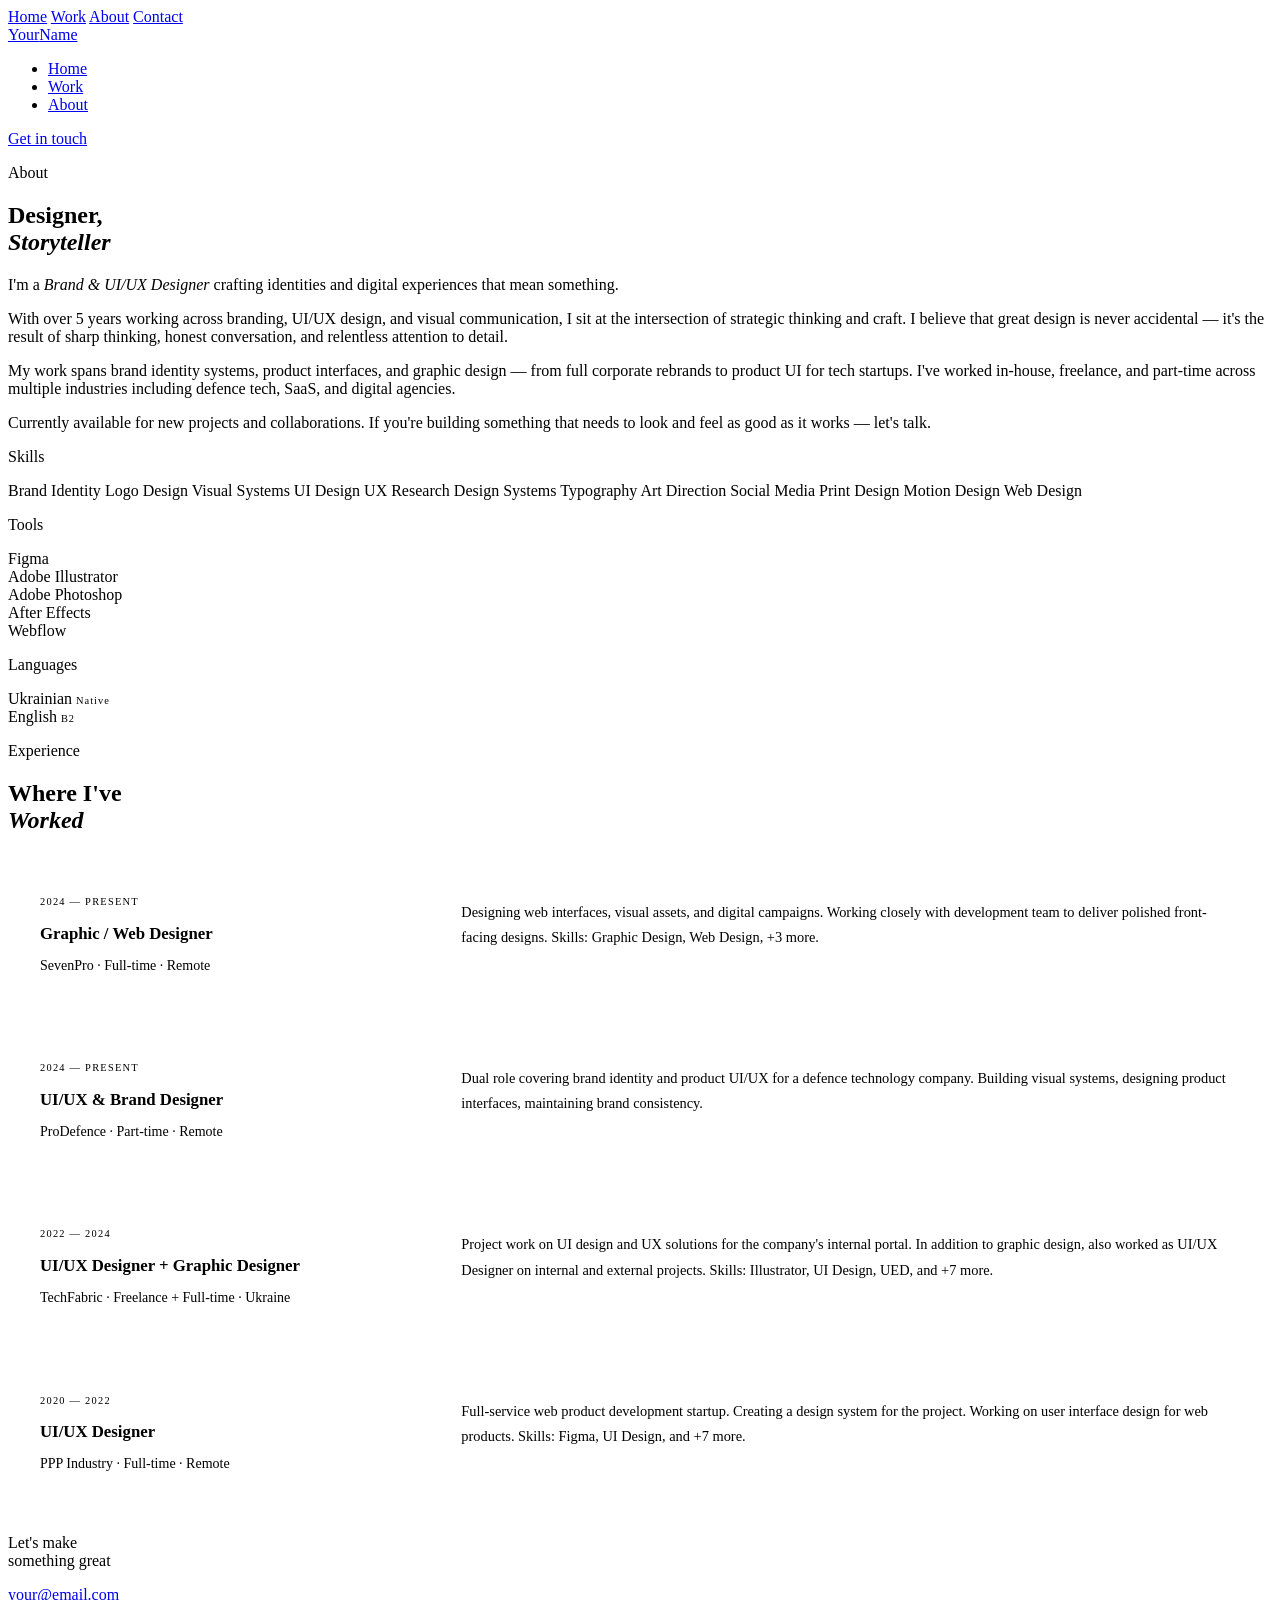
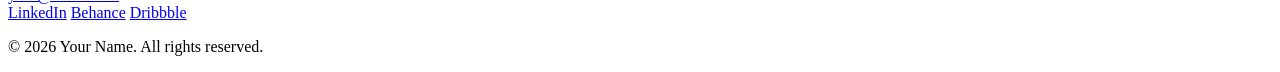
==== about.html @ 83d34cf2 "Add files via upload" ====
<!DOCTYPE html>
<html lang="en">
<head>
  <meta charset="UTF-8" />
  <meta name="viewport" content="width=device-width, initial-scale=1.0" />
  <title>About — Your Name</title>
  <meta name="description" content="Brand & UI/UX Designer based in Ukraine." />
  <link rel="stylesheet" href="assets/css/style.css" />
  <link rel="icon" href="data:image/svg+xml,<svg xmlns='http://www.w3.org/2000/svg' viewBox='0 0 100 100'><text y='.9em' font-size='90'>✦</text></svg>" />
</head>
<body>

  <div class="cursor"></div>
  <div class="cursor-ring"></div>
  <div class="page-transition"></div>

  <nav class="mobile-menu">
    <a href="index.html">Home</a>
    <a href="work.html">Work</a>
    <a href="about.html">About</a>
    <a href="mailto:your@email.com">Contact</a>
  </nav>

  <header class="nav">
    <a href="index.html" class="nav-logo">Your<span>Name</span></a>
    <ul class="nav-links">
      <li><a href="index.html">Home</a></li>
      <li><a href="work.html">Work</a></li>
      <li><a href="about.html">About</a></li>
    </ul>
    <a href="mailto:your@email.com" class="nav-cta">Get in touch</a>
    <div class="nav-burger"><span></span><span></span><span></span></div>
  </header>

  <main>

    <!-- ══ PAGE HERO ══ -->
    <section class="page-hero">
      <p class="page-hero-tag" data-aos="fade-up">About</p>
      <h1 class="page-hero-title" data-aos="fade-up" data-delay="100">
        Designer,<br><em>Storyteller</em>
      </h1>
    </section>

    <!-- ══ ABOUT LAYOUT ══ -->
    <div class="about-layout">
      <div class="about-main" data-aos="fade-up">
        <p class="about-intro">
          I'm a <em>Brand & UI/UX Designer</em> crafting identities and digital experiences that mean something.
        </p>
        <div class="about-body">
          <p>
            With over 5 years working across branding, UI/UX design, and visual communication,
            I sit at the intersection of strategic thinking and craft. I believe that great design
            is never accidental — it's the result of sharp thinking, honest conversation, and
            relentless attention to detail.
          </p>
          <p>
            My work spans brand identity systems, product interfaces, and graphic design — from
            full corporate rebrands to product UI for tech startups. I've worked in-house, freelance,
            and part-time across multiple industries including defence tech, SaaS, and digital agencies.
          </p>
          <p>
            Currently available for new projects and collaborations. If you're building something
            that needs to look and feel as good as it works — let's talk.
          </p>
        </div>
      </div>

      <div class="about-sidebar" data-aos="fade-up" data-delay="150">

        <!-- Skills -->
        <div class="sidebar-section">
          <p class="sidebar-label">Skills</p>
          <div class="skills-list">
            <span class="skill-pill">Brand Identity</span>
            <span class="skill-pill">Logo Design</span>
            <span class="skill-pill">Visual Systems</span>
            <span class="skill-pill">UI Design</span>
            <span class="skill-pill">UX Research</span>
            <span class="skill-pill">Design Systems</span>
            <span class="skill-pill">Typography</span>
            <span class="skill-pill">Art Direction</span>
            <span class="skill-pill">Social Media</span>
            <span class="skill-pill">Print Design</span>
            <span class="skill-pill">Motion Design</span>
            <span class="skill-pill">Web Design</span>
          </div>
        </div>

        <!-- Tools -->
        <div class="sidebar-section">
          <p class="sidebar-label">Tools</p>
          <div class="tools-list">
            <div class="tool-item">
              <span class="tool-name">Figma</span>
              <div class="tool-bar-wrap"><div class="tool-bar" style="width:95%"></div></div>
            </div>
            <div class="tool-item">
              <span class="tool-name">Adobe Illustrator</span>
              <div class="tool-bar-wrap"><div class="tool-bar" style="width:90%"></div></div>
            </div>
            <div class="tool-item">
              <span class="tool-name">Adobe Photoshop</span>
              <div class="tool-bar-wrap"><div class="tool-bar" style="width:85%"></div></div>
            </div>
            <div class="tool-item">
              <span class="tool-name">After Effects</span>
              <div class="tool-bar-wrap"><div class="tool-bar" style="width:70%"></div></div>
            </div>
            <div class="tool-item">
              <span class="tool-name">Webflow</span>
              <div class="tool-bar-wrap"><div class="tool-bar" style="width:65%"></div></div>
            </div>
          </div>
        </div>

        <!-- Languages -->
        <div class="sidebar-section">
          <p class="sidebar-label">Languages</p>
          <div class="tools-list">
            <div class="tool-item">
              <span class="tool-name">Ukrainian</span>
              <span style="font-family:var(--font-mono);font-size:0.65rem;color:var(--accent);letter-spacing:.1em">Native</span>
            </div>
            <div class="tool-item">
              <span class="tool-name">English</span>
              <span style="font-family:var(--font-mono);font-size:0.65rem;color:var(--muted);letter-spacing:.1em">B2</span>
            </div>
          </div>
        </div>

      </div>
    </div>

    <!-- ══ EXPERIENCE FULL ══ -->
    <section class="section">
      <div class="section-header">
        <div>
          <p class="section-label">Experience</p>
          <h2 class="section-title">Where I've<br><em>Worked</em></h2>
        </div>
      </div>

      <div style="display:flex;flex-direction:column;gap:0;border:1px solid var(--border);border-radius:4px;overflow:hidden">

        <div class="exp-row" style="display:grid;grid-template-columns:1fr 1fr 1fr;gap:0;border-bottom:1px solid var(--border);" data-aos="fade-up">
          <div style="padding:2rem;border-right:1px solid var(--border)">
            <p style="font-family:var(--font-mono);font-size:.65rem;letter-spacing:.12em;text-transform:uppercase;color:var(--accent);margin-bottom:.5rem">2024 — Present</p>
            <p style="font-size:1.05rem;font-weight:600;margin-bottom:.2rem">Graphic / Web Designer</p>
            <p style="color:var(--muted);font-size:.875rem">SevenPro · Full-time · Remote</p>
          </div>
          <div style="padding:2rem;grid-column:span 2">
            <p style="color:var(--muted);font-size:.9rem;line-height:1.75">
              Designing web interfaces, visual assets, and digital campaigns. Working closely with development
              team to deliver polished front-facing designs. Skills: Graphic Design, Web Design, +3 more.
            </p>
          </div>
        </div>

        <div class="exp-row" style="display:grid;grid-template-columns:1fr 1fr 1fr;gap:0;border-bottom:1px solid var(--border);" data-aos="fade-up" data-delay="100">
          <div style="padding:2rem;border-right:1px solid var(--border)">
            <p style="font-family:var(--font-mono);font-size:.65rem;letter-spacing:.12em;text-transform:uppercase;color:var(--accent);margin-bottom:.5rem">2024 — Present</p>
            <p style="font-size:1.05rem;font-weight:600;margin-bottom:.2rem">UI/UX & Brand Designer</p>
            <p style="color:var(--muted);font-size:.875rem">ProDefence · Part-time · Remote</p>
          </div>
          <div style="padding:2rem;grid-column:span 2">
            <p style="color:var(--muted);font-size:.9rem;line-height:1.75">
              Dual role covering brand identity and product UI/UX for a defence technology company.
              Building visual systems, designing product interfaces, maintaining brand consistency.
            </p>
          </div>
        </div>

        <div class="exp-row" style="display:grid;grid-template-columns:1fr 1fr 1fr;gap:0;border-bottom:1px solid var(--border);" data-aos="fade-up" data-delay="150">
          <div style="padding:2rem;border-right:1px solid var(--border)">
            <p style="font-family:var(--font-mono);font-size:.65rem;letter-spacing:.12em;text-transform:uppercase;color:var(--accent);margin-bottom:.5rem">2022 — 2024</p>
            <p style="font-size:1.05rem;font-weight:600;margin-bottom:.2rem">UI/UX Designer + Graphic Designer</p>
            <p style="color:var(--muted);font-size:.875rem">TechFabric · Freelance + Full-time · Ukraine</p>
          </div>
          <div style="padding:2rem;grid-column:span 2">
            <p style="color:var(--muted);font-size:.9rem;line-height:1.75">
              Project work on UI design and UX solutions for the company's internal portal.
              In addition to graphic design, also worked as UI/UX Designer on internal and external projects.
              Skills: Illustrator, UI Design, UED, and +7 more.
            </p>
          </div>
        </div>

        <div class="exp-row" style="display:grid;grid-template-columns:1fr 1fr 1fr;gap:0;" data-aos="fade-up" data-delay="200">
          <div style="padding:2rem;border-right:1px solid var(--border)">
            <p style="font-family:var(--font-mono);font-size:.65rem;letter-spacing:.12em;text-transform:uppercase;color:var(--accent);margin-bottom:.5rem">2020 — 2022</p>
            <p style="font-size:1.05rem;font-weight:600;margin-bottom:.2rem">UI/UX Designer</p>
            <p style="color:var(--muted);font-size:.875rem">PPP Industry · Full-time · Remote</p>
          </div>
          <div style="padding:2rem;grid-column:span 2">
            <p style="color:var(--muted);font-size:.9rem;line-height:1.75">
              Full-service web product development startup. Creating a design system for the project.
              Working on user interface design for web products. Skills: Figma, UI Design, and +7 more.
            </p>
          </div>
        </div>

      </div>
    </section>

    <!-- ══ FOOTER ══ -->
    <footer>
      <div class="footer-left">
        <p class="footer-headline">Let's make<br>something <span>great</span></p>
        <a href="mailto:your@email.com" class="footer-email">your@email.com</a>
      </div>
      <div class="footer-right">
        <div class="footer-social">
          <a href="https://linkedin.com" target="_blank" rel="noopener">LinkedIn</a>
          <a href="https://behance.net" target="_blank" rel="noopener">Behance</a>
          <a href="https://dribbble.com" target="_blank" rel="noopener">Dribbble</a>
        </div>
        <p class="footer-copy">© 2026 Your Name. All rights reserved.</p>
      </div>
    </footer>

  </main>

  <script src="assets/js/main.js"></script>
  <script>
    // Animate tool bars on scroll
    const bars = document.querySelectorAll('.tool-bar');
    const io = new IntersectionObserver(entries => {
      entries.forEach(en => {
        if (en.isIntersecting) {
          en.target.style.width = en.target.style.width; // already set
          en.target.classList.add('animated');
          io.unobserve(en.target);
        }
      });
    }, { threshold: 0.5 });
    bars.forEach(b => io.observe(b));
  </script>
</body>
</html>
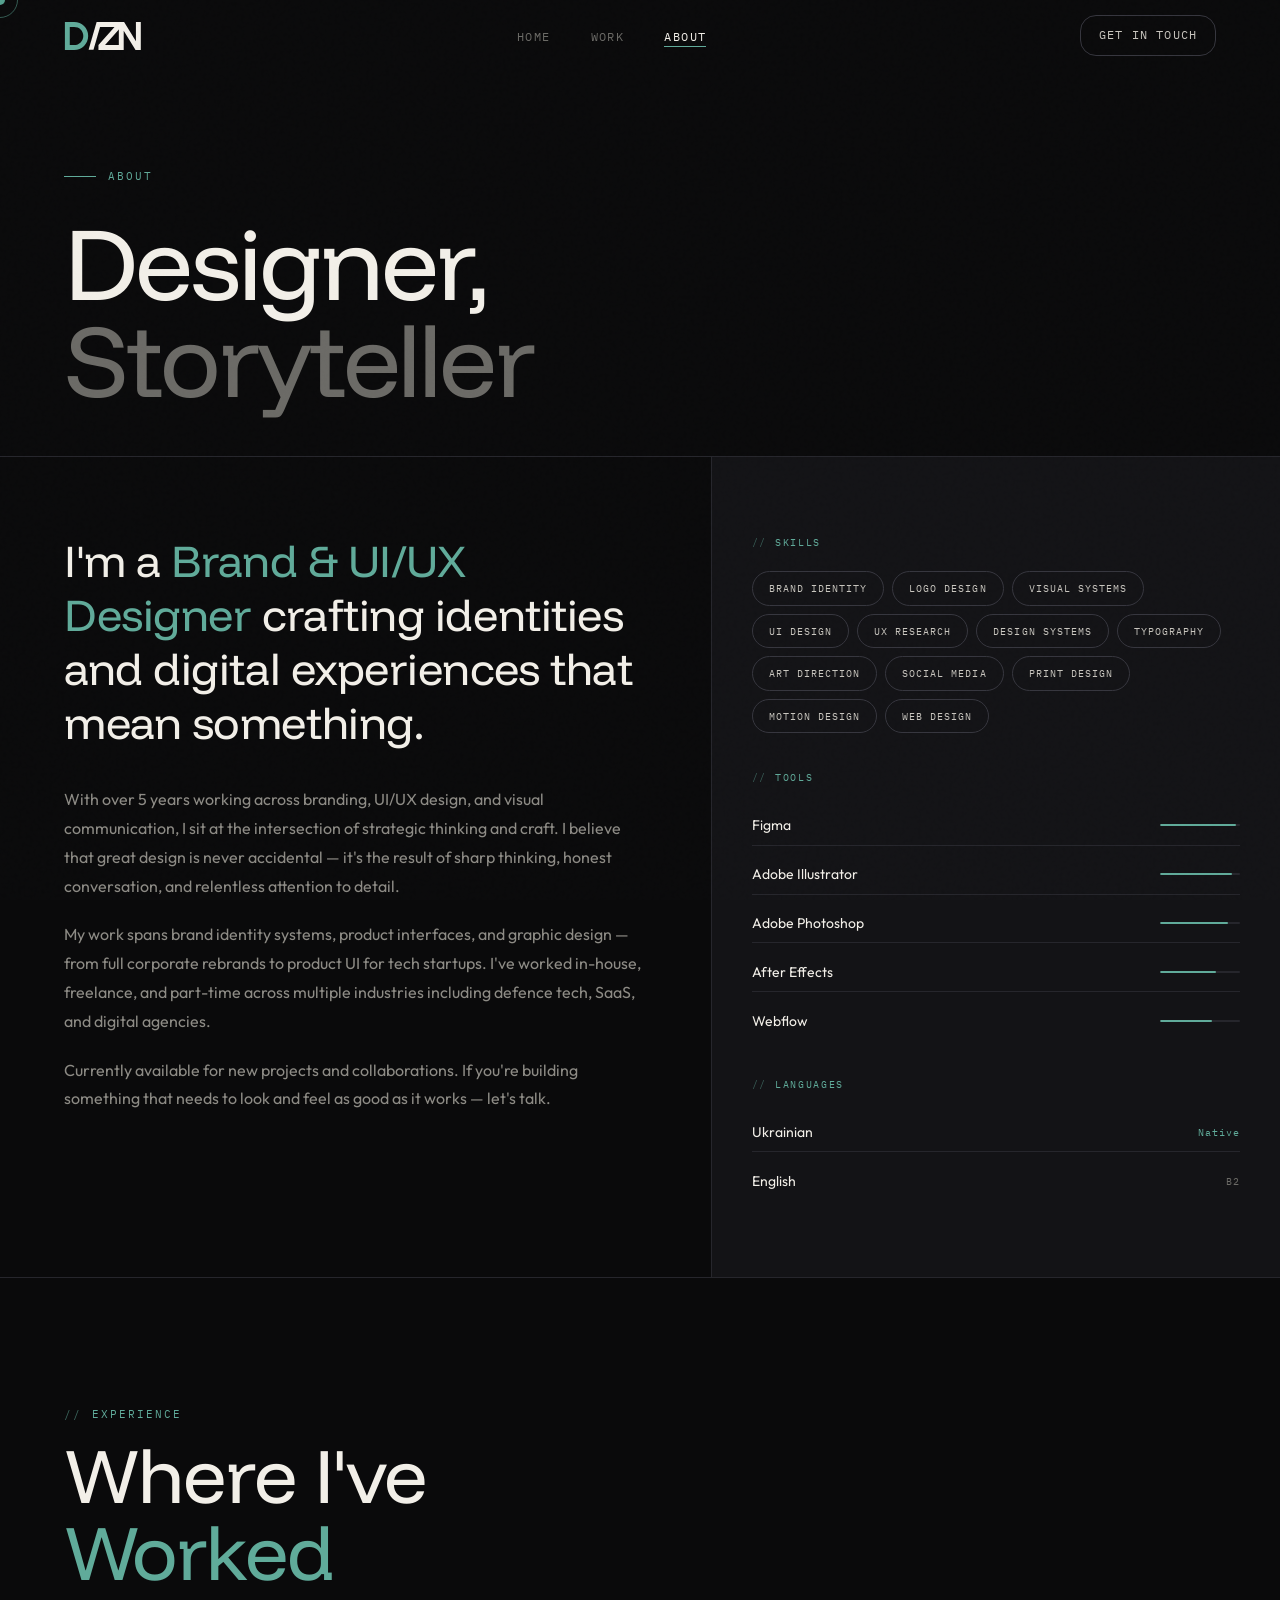
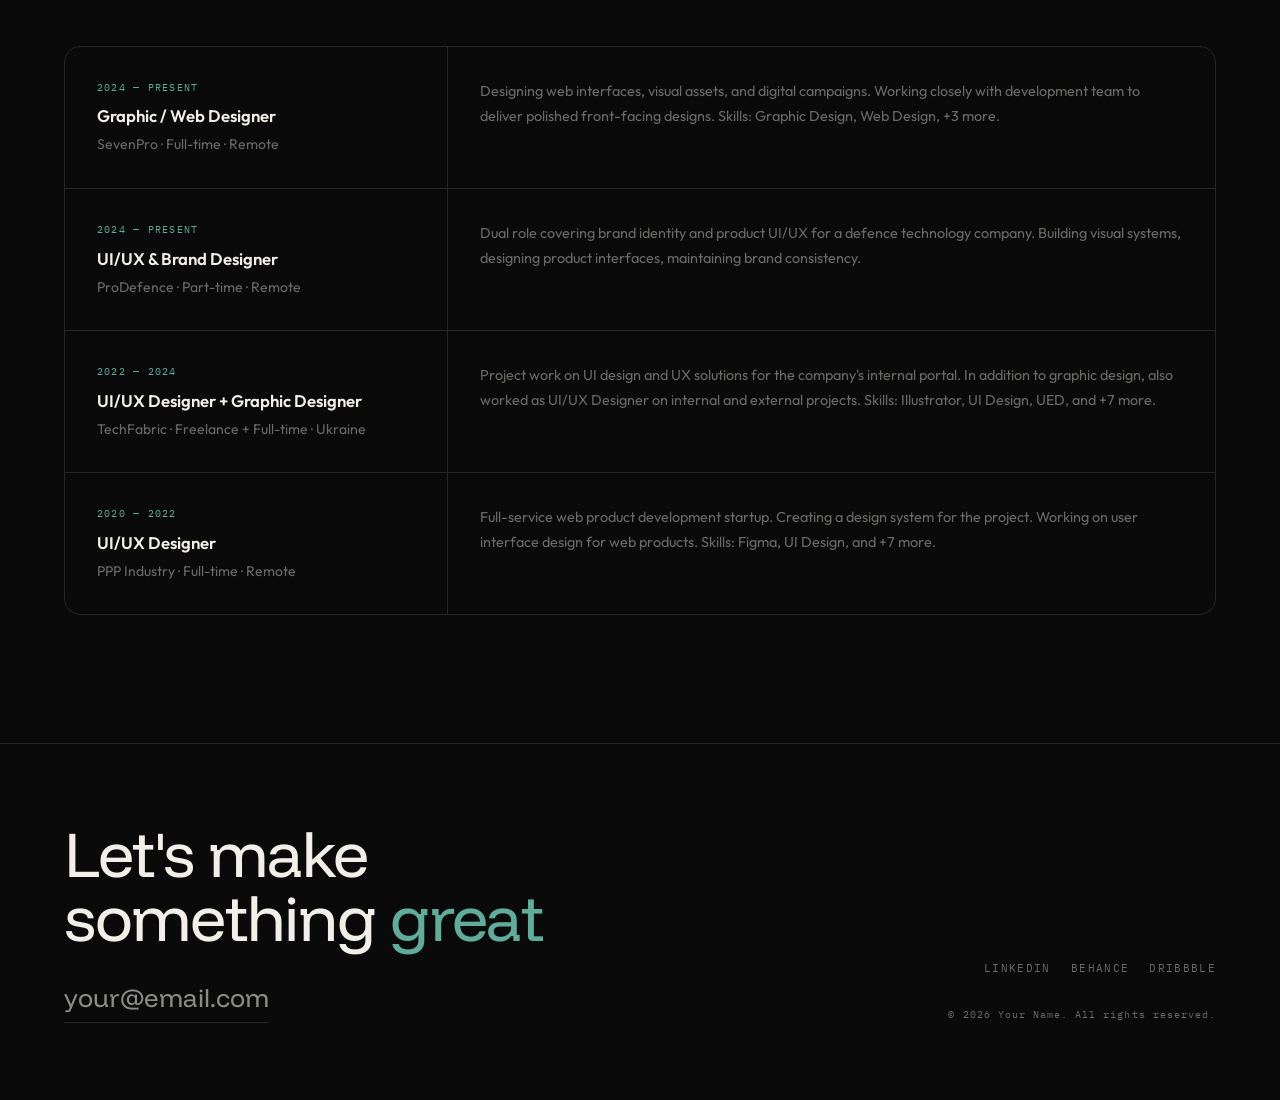
==== commit 26507389: "design changes" ====
--- a/about.html
+++ b/about.html
@@ -6,7 +6,7 @@
   <title>About — Your Name</title>
   <meta name="description" content="Brand & UI/UX Designer based in Ukraine." />
   <link rel="stylesheet" href="assets/css/style.css" />
-  <link rel="icon" href="data:image/svg+xml,<svg xmlns='http://www.w3.org/2000/svg' viewBox='0 0 100 100'><text y='.9em' font-size='90'>✦</text></svg>" />
+  <link rel="icon" href="data:image/svg+xml,<svg xmlns='http://www.w3.org/2000/svg' viewBox='0 0 96 34' fill='none'><path d='M1.09167 34V0H12.3603C14.7079 0 16.9017 0.445239 18.9417 1.33572C20.9979 2.21 22.8031 3.43239 24.3574 5.00286C25.9279 6.55715 27.1503 8.36239 28.0245 10.4186C28.915 12.4586 29.3603 14.6524 29.3603 17C29.3603 19.3476 28.915 21.5495 28.0245 23.6057C27.1503 25.6457 25.9279 27.451 24.3574 29.0214C22.8031 30.5757 20.9979 31.7981 18.9417 32.6886C16.9017 33.5629 14.7079 34 12.3603 34H1.09167ZM7.01739 28.0743H12.3603C13.866 28.0743 15.2826 27.791 16.6103 27.2243C17.9541 26.6414 19.136 25.8481 20.156 24.8443C21.176 23.8243 21.9774 22.6505 22.5603 21.3229C23.1431 19.9791 23.4345 18.5381 23.4345 17C23.4345 15.4619 23.1431 14.0291 22.5603 12.7014C21.9774 11.3738 21.176 10.2 20.156 9.18001C19.136 8.16001 17.9622 7.36667 16.6345 6.80001C15.3069 6.21715 13.8822 5.92572 12.3603 5.92572H7.01739V28.0743Z' fill='%2360AB9A'/><path d='M45.5399 0L35.8173 33.6965H29.8915L39.6142 0H45.5399Z' fill='%23F2EFE8'/><path d='M41.8496 34V28.0743L61.3511 5.92572H41.8496V0H69.3411V5.92572L49.8396 28.0743H69.3411V34H41.8496Z' fill='%23F2EFE8'/><path d='M66.585 34V0H72.9965L87.3493 23.29V0H93.275V34H86.8879L72.5107 10.71V34H66.585Z' fill='%23F2EFE8'/></svg>" />
 </head>
 <body>
 
@@ -22,7 +22,18 @@
   </nav>
 
   <header class="nav">
-    <a href="index.html" class="nav-logo">Your<span>Name</span></a>
+    <a href="index.html" class="nav-logo">
+      <svg class="nav-logo-mark" height="28" viewBox="0 0 96 34" fill="none" xmlns="http://www.w3.org/2000/svg" aria-label="D/ZN">
+        <path d="M1.09167 34V0H12.3603C14.7079 0 16.9017 0.445239 18.9417 1.33572C20.9979 2.21 22.8031 3.43239 24.3574 5.00286C25.9279 6.55715 27.1503 8.36239 28.0245 10.4186C28.915 12.4586 29.3603 14.6524 29.3603 17C29.3603 19.3476 28.915 21.5495 28.0245 23.6057C27.1503 25.6457 25.9279 27.451 24.3574 29.0214C22.8031 30.5757 20.9979 31.7981 18.9417 32.6886C16.9017 33.5629 14.7079 34 12.3603 34H1.09167ZM7.01739 28.0743H12.3603C13.866 28.0743 15.2826 27.791 16.6103 27.2243C17.9541 26.6414 19.136 25.8481 20.156 24.8443C21.176 23.8243 21.9774 22.6505 22.5603 21.3229C23.1431 19.9791 23.4345 18.5381 23.4345 17C23.4345 15.4619 23.1431 14.0291 22.5603 12.7014C21.9774 11.3738 21.176 10.2 20.156 9.18001C19.136 8.16001 17.9622 7.36667 16.6345 6.80001C15.3069 6.21715 13.8822 5.92572 12.3603 5.92572H7.01739V28.0743Z" fill="#60AB9A"/>
+        <path d="M45.5399 0L35.8173 33.6965H29.8915L39.6142 0H45.5399Z" fill="#F2EFE8"/>
+        <path d="M41.8496 34V28.0743L61.3511 5.92572H41.8496V0H69.3411V5.92572L49.8396 28.0743H69.3411V34H41.8496Z" fill="#F2EFE8"/>
+        <path d="M66.585 34V0H72.9965L87.3493 23.29V0H93.275V34H86.8879L72.5107 10.71V34H66.585Z" fill="#F2EFE8"/>
+      </svg>
+      <span class="nav-logo-tagline">
+        <span class="nav-logo-byline">Made by</span>
+        <span class="nav-logo-name">Dmytro Sezionov</span>
+      </span>
+    </a>
     <ul class="nav-links">
       <li><a href="index.html">Home</a></li>
       <li><a href="work.html">Work</a></li>
@@ -142,7 +153,7 @@
         </div>
       </div>
 
-      <div style="display:flex;flex-direction:column;gap:0;border:1px solid var(--border);border-radius:4px;overflow:hidden">
+      <div style="display:flex;flex-direction:column;gap:0;border:1px solid var(--border);border-radius:var(--r-md);overflow:hidden">
 
         <div class="exp-row" style="display:grid;grid-template-columns:1fr 1fr 1fr;gap:0;border-bottom:1px solid var(--border);" data-aos="fade-up">
           <div style="padding:2rem;border-right:1px solid var(--border)">
--- a/assets/css/style.css
+++ b/assets/css/style.css
@@ -0,0 +1,1124 @@
+/* ===== IMPORTS ===== */
+@import url('https://fonts.googleapis.com/css2?family=Funnel+Display:wght@300..800&family=Outfit:wght@300;400;500;600;700;800&family=IBM+Plex+Mono:wght@400;500;600&display=swap');
+
+/* ===== RESET & ROOT ===== */
+*, *::before, *::after { box-sizing: border-box; margin: 0; padding: 0; }
+
+/* Normalize em — display family is sans, color does the emphasis work */
+em { font-style: normal; }
+
+:root {
+  /* Base */
+  --bg:        #0A0A0B;
+  --bg-2:      #08080A;
+  --surface:   #131316;
+  --surface2:  #1C1C21;
+  --surface3:  #24242A;
+
+  /* Borders */
+  --border:        #26262C;
+  --border-strong: #36363E;
+
+  /* Foreground — warm off-whites */
+  --text:   #F2EFE8;
+  --text2:  #C9C6BF;
+  --text3:  #8D8B85;
+  --muted:  #6B6A66;
+  --dim:    #4A4A4F;
+
+  /* Accent — muted teal */
+  --accent:       #60AB9A;
+  --accent-light: #84C9B8;
+  --accent-pale:  #B3E2D4;
+  --accent-dim:   #4A8C7C;
+  --accent-deep:  #2E5A4F;
+
+  /* Semantic */
+  --danger:  #FF5D4D;
+  --success: #7FE39E;
+  --warning: #FFC857;
+
+  /* Fonts */
+  --font-display: 'Funnel Display', 'Inter', system-ui, sans-serif;
+  --font-ui:      'Outfit', 'Inter', system-ui, sans-serif;
+  --font-mono:    'IBM Plex Mono', 'JetBrains Mono', ui-monospace, monospace;
+
+  /* Motion */
+  --ease-out:  cubic-bezier(0.16, 1, 0.3, 1);
+  --ease-in:   cubic-bezier(0.7, 0, 0.84, 0);
+  --ease-io:   cubic-bezier(0.87, 0, 0.13, 1);
+  --dur-fast:  120ms;
+  --dur-base:  220ms;
+  --dur-slow:  420ms;
+
+  /* Radii */
+  --r-xs:  6px;
+  --r-sm:  10px;
+  --r-md:  16px;
+  --r-lg:  24px;
+  --r-pill: 999px;
+
+  /* Spacing (8pt grid) */
+  --s-1: 4px;  --s-2: 8px;  --s-3: 12px; --s-4: 16px;
+  --s-5: 24px; --s-6: 32px; --s-7: 48px; --s-8: 64px;
+  --s-9: 96px; --s-10: 128px;
+
+  /* Layout */
+  --nav-h:  72px;
+  --gutter: clamp(1.5rem, 5vw, 4rem);
+
+  /* Shadows */
+  --shadow-1: 0 1px 2px rgba(0,0,0,0.4);
+  --shadow-2: 0 6px 24px rgba(0,0,0,0.45);
+  --shadow-glow: 0 0 0 4px rgba(96,171,154,0.22);
+}
+
+html { font-size: 16px; scroll-behavior: smooth; }
+
+body {
+  background: var(--bg);
+  color: var(--text);
+  font-family: var(--font-ui);
+  font-size: 1rem;
+  line-height: 1.6;
+  overflow-x: hidden;
+  cursor: none;
+}
+
+::selection { background: var(--accent); color: var(--bg); }
+
+a { color: inherit; text-decoration: none; }
+img { display: block; max-width: 100%; }
+button { font: inherit; cursor: pointer; border: none; background: none; color: inherit; }
+
+/* ===== CUSTOM CURSOR ===== */
+.cursor {
+  position: fixed;
+  width: 10px; height: 10px;
+  background: var(--accent);
+  border-radius: 50%;
+  pointer-events: none;
+  z-index: 9999;
+  transform: translate(-50%, -50%);
+  transition: transform 0.1s var(--ease-out), width 0.3s var(--ease-out), height 0.3s var(--ease-out), background 0.3s;
+  mix-blend-mode: difference;
+}
+.cursor-ring {
+  position: fixed;
+  width: 36px; height: 36px;
+  border: 1px solid rgba(96,171,154,0.5);
+  border-radius: 50%;
+  pointer-events: none;
+  z-index: 9998;
+  transform: translate(-50%, -50%);
+  transition: transform 0.15s var(--ease-out), width 0.3s var(--ease-out), height 0.3s var(--ease-out), opacity 0.3s;
+}
+body.cursor-hover .cursor { width: 20px; height: 20px; }
+body.cursor-hover .cursor-ring { width: 60px; height: 60px; opacity: 0.4; }
+
+/* ===== NOISE OVERLAY ===== */
+body::before {
+  content: '';
+  position: fixed;
+  inset: 0;
+  background-image: url("data:image/svg+xml,%3Csvg viewBox='0 0 256 256' xmlns='http://www.w3.org/2000/svg'%3E%3Cfilter id='noise'%3E%3CfeTurbulence type='fractalNoise' baseFrequency='0.9' numOctaves='4' stitchTiles='stitch'/%3E%3C/filter%3E%3Crect width='100%25' height='100%25' filter='url(%23noise)' opacity='0.04'/%3E%3C/svg%3E");
+  pointer-events: none;
+  z-index: 9000;
+  opacity: 0.4;
+}
+
+/* ===== PAGE TRANSITION ===== */
+.page-transition {
+  position: fixed;
+  inset: 0;
+  background: var(--accent);
+  z-index: 8999;
+  transform: scaleY(0);
+  transform-origin: bottom;
+  pointer-events: none;
+}
+.page-transition.entering { animation: transIn 0.5s var(--ease-io) forwards; }
+.page-transition.leaving  { animation: transOut 0.5s var(--ease-io) forwards; }
+
+@keyframes transIn  { from { transform: scaleY(0); transform-origin: bottom; } to { transform: scaleY(1); transform-origin: bottom; } }
+@keyframes transOut { from { transform: scaleY(1); transform-origin: top;    } to { transform: scaleY(0); transform-origin: top;    } }
+
+/* ===== NAVIGATION ===== */
+.nav {
+  position: fixed;
+  top: 0; left: 0; right: 0;
+  height: var(--nav-h);
+  display: flex;
+  align-items: center;
+  justify-content: space-between;
+  padding: 0 var(--gutter);
+  z-index: 100;
+  border-bottom: 1px solid transparent;
+  transition: border-color var(--dur-slow), background var(--dur-slow), backdrop-filter var(--dur-slow);
+}
+.nav.scrolled {
+  border-color: var(--border);
+  background: rgba(10,10,11,0.85);
+  backdrop-filter: blur(16px);
+  -webkit-backdrop-filter: blur(16px);
+}
+
+/* D/ZN Logo */
+.nav-logo {
+  display: inline-flex;
+  align-items: center;
+  text-decoration: none;
+  color: var(--text);
+  position: relative;
+  padding: 4px 0;
+  flex-shrink: 0;
+}
+.nav-logo-mark {
+  height: 28px;
+  width: auto;
+  display: block;
+}
+.nav-logo-tagline {
+  position: absolute;
+  top: 50%;
+  left: calc(100% + 18px);
+  transform: translate(-12px, -50%);
+  display: flex;
+  flex-direction: column;
+  gap: 0;
+  opacity: 0;
+  pointer-events: none;
+  white-space: nowrap;
+  transition: transform var(--dur-slow) var(--ease-out), opacity var(--dur-slow) var(--ease-out);
+}
+.nav-logo:hover .nav-logo-tagline,
+.nav-logo:focus-visible .nav-logo-tagline {
+  transform: translate(0, -50%);
+  opacity: 1;
+}
+.nav-logo-byline {
+  font-family: var(--font-ui);
+  font-size: 11px;
+  font-weight: 400;
+  color: var(--muted);
+  letter-spacing: 0;
+  line-height: 1.1;
+}
+.nav-logo-name {
+  font-family: var(--font-display);
+  font-size: 16px;
+  font-weight: 600;
+  color: var(--text);
+  letter-spacing: -0.01em;
+  line-height: 1.15;
+}
+
+.nav-links {
+  display: flex;
+  gap: 2.5rem;
+  list-style: none;
+}
+.nav-links a {
+  font-family: var(--font-mono);
+  font-size: 0.75rem;
+  letter-spacing: 0.12em;
+  text-transform: uppercase;
+  color: var(--muted);
+  transition: color var(--dur-base);
+  position: relative;
+}
+.nav-links a::after {
+  content: '';
+  position: absolute;
+  bottom: -3px; left: 0;
+  width: 0; height: 1px;
+  background: var(--accent);
+  transition: width 0.3s var(--ease-out);
+}
+.nav-links a:hover, .nav-links a.active { color: var(--text); }
+.nav-links a:hover::after, .nav-links a.active::after { width: 100%; }
+
+.nav-cta {
+  font-family: var(--font-mono);
+  font-size: 0.72rem;
+  letter-spacing: 0.1em;
+  text-transform: uppercase;
+  border: 1px solid var(--border-strong);
+  padding: 10px 18px;
+  border-radius: var(--r-md);
+  color: var(--text2);
+  transition: border-color var(--dur-base), color var(--dur-base), background var(--dur-base);
+}
+.nav-cta:hover { border-color: var(--accent); color: var(--accent); }
+
+/* ===== HAMBURGER (MOBILE) ===== */
+.nav-burger { display: none; flex-direction: column; gap: 5px; cursor: pointer; padding: 4px; }
+.nav-burger span { display: block; width: 24px; height: 1px; background: var(--text); transition: transform 0.3s, opacity 0.3s; }
+.nav-burger.open span:nth-child(1) { transform: translateY(6px) rotate(45deg); }
+.nav-burger.open span:nth-child(2) { opacity: 0; }
+.nav-burger.open span:nth-child(3) { transform: translateY(-6px) rotate(-45deg); }
+
+/* ===== MAIN CONTENT WRAPPER ===== */
+main { padding-top: var(--nav-h); }
+
+/* ===== HERO ===== */
+.hero {
+  min-height: calc(100vh - var(--nav-h));
+  display: grid;
+  grid-template-rows: 1fr auto;
+  padding: clamp(3rem, 8vw, 7rem) var(--gutter) 3rem;
+  position: relative;
+  overflow: hidden;
+}
+
+.hero-bg-text {
+  position: absolute;
+  bottom: -0.1em;
+  right: -0.02em;
+  font-family: var(--font-display);
+  font-size: clamp(8rem, 22vw, 20rem);
+  font-weight: 400;
+  color: transparent;
+  -webkit-text-stroke: 1px rgba(96,171,154,0.07);
+  line-height: 1;
+  pointer-events: none;
+  user-select: none;
+  white-space: nowrap;
+}
+
+.hero-tag {
+  font-family: var(--font-mono);
+  font-size: 0.72rem;
+  letter-spacing: 0.18em;
+  text-transform: uppercase;
+  color: var(--accent);
+  margin-bottom: 2rem;
+  display: flex;
+  align-items: center;
+  gap: 0.75rem;
+}
+.hero-tag::before {
+  content: '';
+  width: 2rem; height: 1px;
+  background: var(--accent);
+  flex-shrink: 0;
+}
+
+.hero-name {
+  font-family: var(--font-display);
+  font-size: clamp(3.5rem, 9vw, 9rem);
+  font-weight: 400;
+  line-height: 0.95;
+  letter-spacing: -0.02em;
+  margin-bottom: 0.15em;
+}
+.hero-name em {
+  color: var(--accent);
+}
+
+.hero-role {
+  font-family: var(--font-display);
+  font-size: clamp(2rem, 5vw, 5rem);
+  font-weight: 300;
+  line-height: 1.1;
+  color: var(--muted);
+  letter-spacing: -0.01em;
+  margin-bottom: 3rem;
+}
+
+.hero-desc {
+  max-width: 480px;
+  font-size: 0.95rem;
+  color: var(--text3);
+  line-height: 1.75;
+  margin-bottom: 3rem;
+}
+
+.hero-actions {
+  display: flex;
+  gap: 1.5rem;
+  flex-wrap: wrap;
+  align-items: center;
+}
+
+.btn-primary {
+  display: inline-flex;
+  align-items: center;
+  gap: 0.6rem;
+  background: var(--accent);
+  color: var(--bg);
+  font-family: var(--font-mono);
+  font-size: 0.75rem;
+  letter-spacing: 0.1em;
+  text-transform: uppercase;
+  font-weight: 500;
+  padding: 14px 24px;
+  border-radius: var(--r-md);
+  white-space: nowrap;
+  transition: opacity var(--dur-base), transform var(--dur-base) var(--ease-out);
+}
+.btn-primary:hover { opacity: 0.88; transform: translateY(-2px); }
+.btn-primary svg { width: 14px; height: 14px; }
+
+.btn-ghost {
+  display: inline-flex;
+  align-items: center;
+  gap: 0.6rem;
+  font-family: var(--font-mono);
+  font-size: 0.75rem;
+  letter-spacing: 0.1em;
+  text-transform: uppercase;
+  color: var(--text2);
+  padding: 14px 24px;
+  border: 1px solid var(--border-strong);
+  border-radius: var(--r-md);
+  white-space: nowrap;
+  transition: color var(--dur-base), border-color var(--dur-base);
+}
+.btn-ghost:hover { color: var(--text); border-color: var(--text); }
+
+.hero-bottom {
+  display: flex;
+  justify-content: space-between;
+  align-items: flex-end;
+  padding-top: 3rem;
+  border-top: 1px solid var(--border);
+  flex-wrap: wrap;
+  gap: 1.5rem;
+}
+
+.hero-stats {
+  display: flex;
+  gap: 4rem;
+  flex-wrap: wrap;
+}
+.stat-item { display: flex; flex-direction: column; gap: 6px; }
+.stat-num {
+  font-family: var(--font-display);
+  font-size: 2.5rem;
+  font-weight: 400;
+  line-height: 1;
+  letter-spacing: -0.02em;
+  color: var(--text);
+}
+.stat-label {
+  font-family: var(--font-mono);
+  font-size: 0.65rem;
+  letter-spacing: 0.12em;
+  text-transform: uppercase;
+  color: var(--muted);
+}
+
+.scroll-indicator {
+  display: flex;
+  align-items: center;
+  gap: 0.6rem;
+  font-family: var(--font-mono);
+  font-size: 0.65rem;
+  letter-spacing: 0.12em;
+  text-transform: uppercase;
+  color: var(--muted);
+  animation: bounce 2s ease-in-out infinite;
+}
+.scroll-indicator svg { width: 14px; height: 14px; }
+
+@keyframes bounce {
+  0%, 100% { transform: translateY(0); }
+  50%       { transform: translateY(4px); }
+}
+
+/* ===== MARQUEE ===== */
+.marquee-wrap {
+  overflow: hidden;
+  border-top: 1px solid var(--border);
+  border-bottom: 1px solid var(--border);
+  padding: 18px 0;
+  background: var(--surface);
+}
+.marquee-track {
+  display: flex;
+  gap: 0;
+  white-space: nowrap;
+  animation: marquee 30s linear infinite;
+}
+.marquee-wrap:hover .marquee-track { animation-play-state: paused; }
+.marquee-item {
+  display: flex;
+  align-items: center;
+  gap: 24px;
+  padding: 0 32px;
+  font-family: var(--font-mono);
+  font-size: 0.72rem;
+  letter-spacing: 0.18em;
+  text-transform: uppercase;
+  color: var(--text2);
+  flex-shrink: 0;
+}
+.marquee-item::before {
+  content: '✦';
+  color: var(--accent);
+  font-size: 0.5rem;
+}
+@keyframes marquee { from { transform: translateX(0); } to { transform: translateX(-50%); } }
+
+/* ===== SECTION HEADER ===== */
+.section { padding: clamp(4rem, 10vw, 8rem) var(--gutter); }
+
+.section-header {
+  display: flex;
+  justify-content: space-between;
+  align-items: flex-end;
+  margin-bottom: 3.5rem;
+  flex-wrap: wrap;
+  gap: 1rem;
+}
+
+.section-label {
+  font-family: var(--font-mono);
+  font-size: 0.7rem;
+  letter-spacing: 0.18em;
+  text-transform: uppercase;
+  color: var(--accent);
+  margin-bottom: 0.75rem;
+  display: flex;
+  align-items: center;
+  gap: 0.6rem;
+}
+.section-label::before { content: '//'; opacity: 0.6; }
+
+.section-title {
+  font-family: var(--font-display);
+  font-size: clamp(2.5rem, 6vw, 5.5rem);
+  font-weight: 400;
+  line-height: 1;
+  letter-spacing: -0.02em;
+}
+.section-title em { color: var(--accent); }
+
+.section-link {
+  font-family: var(--font-mono);
+  font-size: 0.72rem;
+  letter-spacing: 0.1em;
+  text-transform: uppercase;
+  color: var(--muted);
+  display: flex;
+  align-items: center;
+  gap: 0.5rem;
+  border-bottom: 1px solid var(--border);
+  padding-bottom: 2px;
+  transition: color var(--dur-base), border-color var(--dur-base);
+  white-space: nowrap;
+}
+.section-link:hover { color: var(--text); border-color: var(--text); }
+.section-link svg { width: 12px; height: 12px; transition: transform var(--dur-base) var(--ease-out); }
+.section-link:hover svg { transform: translate(3px, -3px); }
+
+/* ===== WORK GRID ===== */
+.work-grid {
+  display: grid;
+  grid-template-columns: repeat(12, 1fr);
+  gap: 24px;
+}
+
+.case-card {
+  display: block;
+  position: relative;
+  overflow: hidden;
+  background: var(--surface);
+  border: 1px solid var(--border);
+  border-radius: var(--r-md);
+  transition: border-color var(--dur-base), transform var(--dur-slow) var(--ease-out);
+}
+.case-card:hover { border-color: var(--border-strong); transform: translateY(-4px); }
+
+.case-card--large  { grid-column: span 7; }
+.case-card--medium { grid-column: span 5; }
+.case-card--wide   { grid-column: span 12; }
+.case-card--half   { grid-column: span 6; }
+
+.case-thumb {
+  aspect-ratio: 16/10;
+  overflow: hidden;
+  background: var(--surface2);
+  position: relative;
+}
+.case-card--large .case-thumb  { aspect-ratio: 16/9; }
+.case-card--wide .case-thumb   { aspect-ratio: 21/9; }
+
+.case-thumb img {
+  width: 100%; height: 100%;
+  object-fit: cover;
+  transition: transform 0.6s var(--ease-out);
+  opacity: 0.85;
+}
+.case-card:hover .case-thumb img { transform: scale(1.04); opacity: 1; }
+
+.case-thumb-placeholder {
+  width: 100%; height: 100%;
+  display: flex;
+  align-items: center;
+  justify-content: center;
+  font-family: var(--font-display);
+  font-size: clamp(3rem, 6vw, 6rem);
+  font-weight: 400;
+  color: var(--dim);
+  letter-spacing: -0.02em;
+  background: var(--surface2);
+  transition: color var(--dur-slow);
+}
+.case-card:hover .case-thumb-placeholder { color: rgba(96,171,154,0.18); }
+
+.case-thumb-overlay {
+  position: absolute;
+  inset: 0;
+  background: linear-gradient(to top, rgba(10,10,11,0.85) 0%, transparent 55%);
+  opacity: 0;
+  transition: opacity var(--dur-slow);
+  display: flex;
+  align-items: flex-end;
+  justify-content: flex-end;
+  padding: 18px;
+}
+.case-card:hover .case-thumb-overlay { opacity: 1; }
+.case-thumb-overlay-icon {
+  width: 44px; height: 44px;
+  border: 1px solid var(--accent);
+  border-radius: 50%;
+  display: flex;
+  align-items: center;
+  justify-content: center;
+  color: var(--accent);
+  transform: translate(8px, 8px);
+  transition: transform var(--dur-slow) var(--ease-out);
+}
+.case-card:hover .case-thumb-overlay-icon { transform: translate(0, 0); }
+
+.case-info {
+  padding: 24px;
+  display: flex;
+  flex-direction: column;
+  gap: 10px;
+}
+
+.case-category {
+  font-family: var(--font-mono);
+  font-size: 0.65rem;
+  letter-spacing: 0.14em;
+  text-transform: uppercase;
+  color: var(--accent);
+}
+.case-title {
+  font-family: var(--font-display);
+  font-size: clamp(1.3rem, 2.5vw, 2rem);
+  font-weight: 400;
+  line-height: 1.1;
+  letter-spacing: -0.01em;
+}
+.case-tags {
+  display: flex;
+  gap: 8px;
+  flex-wrap: wrap;
+  margin-top: 4px;
+}
+.tag {
+  font-family: var(--font-mono);
+  font-size: 0.62rem;
+  letter-spacing: 0.1em;
+  text-transform: uppercase;
+  color: var(--text2);
+  border: 1px solid var(--border);
+  padding: 6px 14px;
+  border-radius: var(--r-pill);
+  white-space: nowrap;
+  transition: border-color var(--dur-base), color var(--dur-base);
+}
+
+/* ===== ABOUT STRIP ===== */
+.about-strip {
+  display: grid;
+  grid-template-columns: 1fr 1fr;
+  gap: 1px;
+  background: var(--border);
+  border-top: 1px solid var(--border);
+  border-bottom: 1px solid var(--border);
+}
+.about-strip-cell {
+  background: var(--bg);
+  padding: clamp(2rem, 5vw, 4rem) var(--gutter);
+}
+
+.about-quote {
+  font-family: var(--font-display);
+  font-size: clamp(1.6rem, 3.5vw, 3rem);
+  font-weight: 400;
+  line-height: 1.25;
+  letter-spacing: -0.01em;
+}
+.about-quote span { color: var(--accent); }
+
+.about-exp-list {
+  display: flex;
+  flex-direction: column;
+  gap: 18px;
+}
+.exp-item {
+  display: grid;
+  grid-template-columns: 1fr auto;
+  gap: 1rem;
+  padding-bottom: 18px;
+  border-bottom: 1px solid var(--border);
+}
+.exp-item:last-child { border-bottom: none; padding-bottom: 0; }
+.exp-role { font-size: 1rem; font-weight: 600; color: var(--text); }
+.exp-company { color: var(--text3); font-size: 0.875rem; margin-top: 4px; }
+.exp-period { font-family: var(--font-mono); font-size: 0.65rem; letter-spacing: 0.1em; color: var(--muted); text-transform: uppercase; white-space: nowrap; }
+
+/* ===== SERVICES ===== */
+.services-grid {
+  display: grid;
+  grid-template-columns: repeat(auto-fit, minmax(280px, 1fr));
+  gap: 1px;
+  background: var(--border);
+  border: 1px solid var(--border);
+  border-radius: var(--r-md);
+  overflow: hidden;
+}
+.service-item {
+  background: var(--bg);
+  padding: 36px 32px 40px;
+  transition: background var(--dur-base);
+}
+.service-item:hover { background: var(--surface); }
+.service-num {
+  font-family: var(--font-mono);
+  font-size: 0.65rem;
+  letter-spacing: 0.14em;
+  color: var(--accent);
+  margin-bottom: 32px;
+}
+.service-name {
+  font-family: var(--font-display);
+  font-size: 1.9rem;
+  font-weight: 400;
+  line-height: 1.1;
+  margin-bottom: 14px;
+  letter-spacing: -0.01em;
+}
+.service-desc {
+  font-size: 0.875rem;
+  color: var(--text3);
+  line-height: 1.7;
+}
+.service-tags {
+  display: flex;
+  flex-wrap: wrap;
+  gap: 6px;
+  margin-top: 20px;
+}
+
+/* ===== FOOTER ===== */
+footer {
+  padding: clamp(3rem, 6vw, 5rem) var(--gutter);
+  border-top: 1px solid var(--border);
+  display: grid;
+  grid-template-columns: 1fr 1fr;
+  gap: 48px;
+  align-items: end;
+}
+.footer-left {}
+.footer-headline {
+  font-family: var(--font-display);
+  font-size: clamp(2rem, 5vw, 4.5rem);
+  font-weight: 400;
+  line-height: 1;
+  letter-spacing: -0.02em;
+  margin-bottom: 28px;
+}
+.footer-headline em { color: var(--accent); font-weight: 500; }
+.footer-headline span { color: var(--accent); }
+.footer-email {
+  font-family: var(--font-display);
+  font-size: clamp(1rem, 2vw, 1.6rem);
+  font-weight: 400;
+  color: var(--text3);
+  border-bottom: 1px solid var(--border);
+  padding-bottom: 4px;
+  transition: color var(--dur-base), border-color var(--dur-base);
+  display: inline-block;
+}
+.footer-email:hover { color: var(--text); border-color: var(--text); }
+
+.footer-right { display: flex; flex-direction: column; align-items: flex-end; gap: 28px; }
+.footer-social { display: flex; gap: 20px; }
+.footer-social a {
+  font-family: var(--font-mono);
+  font-size: 0.7rem;
+  letter-spacing: 0.12em;
+  text-transform: uppercase;
+  color: var(--muted);
+  transition: color var(--dur-base);
+  display: flex;
+  align-items: center;
+  gap: 8px;
+}
+.footer-social a:hover { color: var(--text); }
+.footer-copy {
+  font-family: var(--font-mono);
+  font-size: 0.65rem;
+  letter-spacing: 0.1em;
+  color: var(--muted);
+}
+
+/* ===== ANIMATE ON SCROLL ===== */
+[data-aos] {
+  opacity: 0;
+  transform: translateY(30px);
+  transition: opacity 0.7s var(--ease-out), transform 0.7s var(--ease-out);
+}
+[data-aos="fade-up"].aos-animate    { opacity: 1; transform: translateY(0); }
+[data-aos="fade-in"].aos-animate    { opacity: 1; transform: none; }
+[data-aos="slide-right"] { transform: translateX(-40px); }
+[data-aos="slide-right"].aos-animate { opacity: 1; transform: translateX(0); }
+
+[data-delay="100"] { transition-delay: 0.1s; }
+[data-delay="150"] { transition-delay: 0.15s; }
+[data-delay="200"] { transition-delay: 0.2s; }
+[data-delay="250"] { transition-delay: 0.25s; }
+[data-delay="300"] { transition-delay: 0.3s; }
+[data-delay="400"] { transition-delay: 0.4s; }
+[data-delay="500"] { transition-delay: 0.5s; }
+
+/* ===== WORK PAGE ===== */
+.page-hero {
+  padding: clamp(3rem, 8vw, 6rem) var(--gutter) 3rem;
+  border-bottom: 1px solid var(--border);
+}
+.page-hero-tag {
+  font-family: var(--font-mono);
+  font-size: 0.7rem;
+  letter-spacing: 0.18em;
+  text-transform: uppercase;
+  color: var(--accent);
+  margin-bottom: 28px;
+  display: flex;
+  align-items: center;
+  gap: 12px;
+}
+.page-hero-tag::before { content: ''; width: 2rem; height: 1px; background: var(--accent); }
+.page-hero-title {
+  font-family: var(--font-display);
+  font-size: clamp(3rem, 8vw, 7.5rem);
+  font-weight: 400;
+  line-height: 0.95;
+  letter-spacing: -0.03em;
+}
+.page-hero-title em { color: var(--muted); }
+
+.filter-bar {
+  display: flex;
+  gap: 10px;
+  flex-wrap: wrap;
+  padding: 24px var(--gutter);
+  border-bottom: 1px solid var(--border);
+}
+.filter-btn {
+  font-family: var(--font-mono);
+  font-size: 0.68rem;
+  letter-spacing: 0.12em;
+  text-transform: uppercase;
+  padding: 9px 16px;
+  border: 1px solid var(--border-strong);
+  border-radius: var(--r-pill);
+  background: transparent;
+  color: var(--text2);
+  cursor: pointer;
+  transition: all var(--dur-base);
+}
+.filter-btn:hover { color: var(--text); border-color: var(--text); }
+.filter-btn.active {
+  background: var(--accent);
+  border-color: var(--accent);
+  color: var(--bg);
+}
+
+.work-section { padding: 3rem var(--gutter); }
+
+/* ===== CASE STUDY PAGE ===== */
+.case-hero {
+  padding: clamp(2rem, 6vw, 5rem) var(--gutter);
+  display: grid;
+  grid-template-columns: 1fr 1fr;
+  gap: 64px;
+  border-bottom: 1px solid var(--border);
+}
+.case-hero-meta { display: flex; flex-direction: column; gap: 18px; }
+.case-hero-tag {
+  font-family: var(--font-mono);
+  font-size: 0.68rem;
+  letter-spacing: 0.16em;
+  text-transform: uppercase;
+  color: var(--accent);
+  display: flex;
+  align-items: center;
+  gap: 12px;
+}
+.case-hero-tag::before { content: ''; width: 1.5rem; height: 1px; background: var(--accent); }
+.case-hero-title {
+  font-family: var(--font-display);
+  font-size: clamp(2.5rem, 5vw, 5rem);
+  font-weight: 400;
+  line-height: 1;
+  letter-spacing: -0.02em;
+}
+.case-hero-title em { color: var(--accent); }
+.case-hero-desc { font-size: 1rem; color: var(--text3); line-height: 1.75; max-width: 500px; }
+
+.case-hero-details {
+  display: grid;
+  grid-template-columns: 1fr 1fr;
+  gap: 24px;
+  align-content: start;
+}
+.detail-item { border-top: 1px solid var(--border); padding-top: 16px; }
+.detail-label {
+  font-family: var(--font-mono);
+  font-size: 0.62rem;
+  letter-spacing: 0.12em;
+  text-transform: uppercase;
+  color: var(--muted);
+  margin-bottom: 8px;
+}
+.detail-value { font-size: 0.9rem; color: var(--text); }
+
+.case-cover {
+  margin: 0 var(--gutter);
+  border-radius: var(--r-lg);
+  overflow: hidden;
+  aspect-ratio: 16/7;
+  background: var(--surface);
+  border: 1px solid var(--border);
+}
+.case-cover-placeholder {
+  width: 100%; height: 100%;
+  display: flex;
+  align-items: center;
+  justify-content: center;
+  font-family: var(--font-display);
+  font-size: clamp(4rem, 10vw, 12rem);
+  font-weight: 400;
+  color: var(--dim);
+}
+
+.case-content {
+  padding: clamp(3rem, 6vw, 5rem) clamp(2rem, 5vw, 4rem);
+  max-width: 800px;
+}
+.case-content h2 {
+  font-family: var(--font-display);
+  font-size: clamp(1.8rem, 3vw, 2.6rem);
+  font-weight: 500;
+  line-height: 1.15;
+  letter-spacing: -0.01em;
+  margin-bottom: 18px;
+  margin-top: 48px;
+  color: var(--text);
+}
+.case-content h2:first-child { margin-top: 0; }
+.case-content p {
+  font-size: 1rem;
+  color: var(--text3);
+  line-height: 1.8;
+  margin-bottom: 20px;
+}
+.case-content p:last-child { margin-bottom: 0; }
+
+.case-placeholder-block {
+  background: var(--surface);
+  border: 1px dashed var(--border-strong);
+  border-radius: var(--r-md);
+  padding: 48px;
+  margin: 32px 0;
+  display: flex;
+  align-items: center;
+  justify-content: center;
+  gap: 12px;
+  font-family: var(--font-mono);
+  font-size: 0.72rem;
+  letter-spacing: 0.12em;
+  text-transform: uppercase;
+  color: var(--muted);
+}
+.case-placeholder-block svg { width: 16px; height: 16px; color: var(--accent); }
+
+.case-images-grid {
+  display: grid;
+  grid-template-columns: 1fr 1fr;
+  gap: 24px;
+  margin: 64px var(--gutter);
+}
+.case-img-item {
+  aspect-ratio: 4/3;
+  background: var(--surface);
+  border: 1px solid var(--border);
+  border-radius: var(--r-md);
+  overflow: hidden;
+  display: flex;
+  align-items: center;
+  justify-content: center;
+  font-family: var(--font-mono);
+  font-size: 0.65rem;
+  letter-spacing: 0.1em;
+  text-transform: uppercase;
+  color: var(--dim);
+}
+
+.case-nav {
+  display: grid;
+  grid-template-columns: 1fr 1fr;
+  border-top: 1px solid var(--border);
+}
+.case-nav-item {
+  padding: 36px var(--gutter);
+  display: flex;
+  flex-direction: column;
+  gap: 10px;
+  transition: background var(--dur-base);
+}
+.case-nav-item:hover { background: var(--surface); }
+.case-nav-item:first-child { border-right: 1px solid var(--border); }
+.case-nav-dir {
+  font-family: var(--font-mono);
+  font-size: 0.65rem;
+  letter-spacing: 0.12em;
+  text-transform: uppercase;
+  color: var(--muted);
+}
+.case-nav-name {
+  font-family: var(--font-display);
+  font-size: clamp(1.2rem, 2vw, 1.8rem);
+  font-weight: 400;
+}
+
+/* ===== ABOUT PAGE ===== */
+.about-layout {
+  display: grid;
+  grid-template-columns: 5fr 4fr;
+  gap: 1px;
+  background: var(--border);
+  border-bottom: 1px solid var(--border);
+}
+.about-main {
+  background: var(--bg);
+  padding: clamp(3rem, 6vw, 5rem) var(--gutter);
+}
+.about-sidebar {
+  background: var(--surface);
+  padding: clamp(3rem, 6vw, 5rem) 40px;
+}
+.about-intro {
+  font-family: var(--font-display);
+  font-size: clamp(1.8rem, 3.5vw, 3rem);
+  font-weight: 400;
+  line-height: 1.2;
+  letter-spacing: -0.01em;
+  margin-bottom: 36px;
+}
+.about-intro em { color: var(--accent); }
+.about-body {
+  font-size: 1rem;
+  color: var(--text3);
+  line-height: 1.8;
+  max-width: 580px;
+}
+.about-body p { margin-bottom: 20px; }
+
+.sidebar-section { margin-bottom: 36px; }
+.sidebar-section:last-child { margin-bottom: 0; }
+.sidebar-label {
+  font-family: var(--font-mono);
+  font-size: 0.65rem;
+  letter-spacing: 0.16em;
+  text-transform: uppercase;
+  color: var(--accent);
+  margin-bottom: 20px;
+  display: flex;
+  align-items: center;
+  gap: 8px;
+}
+.sidebar-label::before { content: '//'; opacity: 0.5; }
+
+.skills-list { display: flex; flex-wrap: wrap; gap: 8px; }
+.skill-pill {
+  font-family: var(--font-mono);
+  font-size: 0.65rem;
+  letter-spacing: 0.1em;
+  text-transform: uppercase;
+  padding: 8px 16px;
+  border: 1px solid var(--border-strong);
+  border-radius: var(--r-pill);
+  color: var(--text2);
+  transition: border-color var(--dur-base), color var(--dur-base);
+  white-space: nowrap;
+}
+.skill-pill:hover { border-color: var(--accent); color: var(--accent); }
+
+.tools-list { display: flex; flex-direction: column; gap: 0.6rem; }
+.tool-item {
+  display: flex;
+  justify-content: space-between;
+  align-items: center;
+  padding: 0.5rem 0;
+  border-bottom: 1px solid var(--border);
+  font-size: 0.875rem;
+}
+.tool-item:last-child { border-bottom: none; }
+.tool-name { color: var(--text); font-size: 0.875rem; }
+.tool-bar-wrap { flex: 1; max-width: 80px; height: 2px; background: var(--border); border-radius: 1px; margin-left: 1rem; overflow: hidden; }
+.tool-bar { height: 100%; background: var(--accent); border-radius: 1px; transform-origin: left; transform: scaleX(0); transition: transform 1s var(--ease-out); }
+.tool-bar.animated { transform: scaleX(1); }
+
+/* ===== RESPONSIVE ===== */
+@media (max-width: 900px) {
+  .case-card--large, .case-card--medium, .case-card--half { grid-column: span 12; }
+  .about-strip { grid-template-columns: 1fr; }
+  footer { grid-template-columns: 1fr; }
+  .footer-right { align-items: flex-start; }
+  .case-hero { grid-template-columns: 1fr; gap: 2.5rem; }
+  .about-layout { grid-template-columns: 1fr; }
+  .case-images-grid { grid-template-columns: 1fr; }
+  .case-nav { grid-template-columns: 1fr; }
+  .case-nav-item:first-child { border-right: none; border-bottom: 1px solid var(--border); }
+}
+
+@media (max-width: 640px) {
+  .nav-links, .nav-cta { display: none; }
+  .nav-burger { display: flex; }
+  .hero-stats { gap: 1.5rem; }
+  .case-card--wide .case-thumb { aspect-ratio: 16/9; }
+  .work-grid { gap: 14px; }
+}
+
+/* ===== MOBILE MENU ===== */
+.mobile-menu {
+  position: fixed;
+  inset: 0;
+  background: var(--bg);
+  z-index: 90;
+  display: flex;
+  flex-direction: column;
+  align-items: center;
+  justify-content: center;
+  gap: 2rem;
+  opacity: 0;
+  pointer-events: none;
+  transition: opacity 0.3s;
+}
+.mobile-menu.open { opacity: 1; pointer-events: all; }
+.mobile-menu a {
+  font-family: var(--font-display);
+  font-size: 3rem;
+  font-weight: 400;
+  color: var(--muted);
+  transition: color 0.25s;
+}
+.mobile-menu a:hover { color: var(--text); }
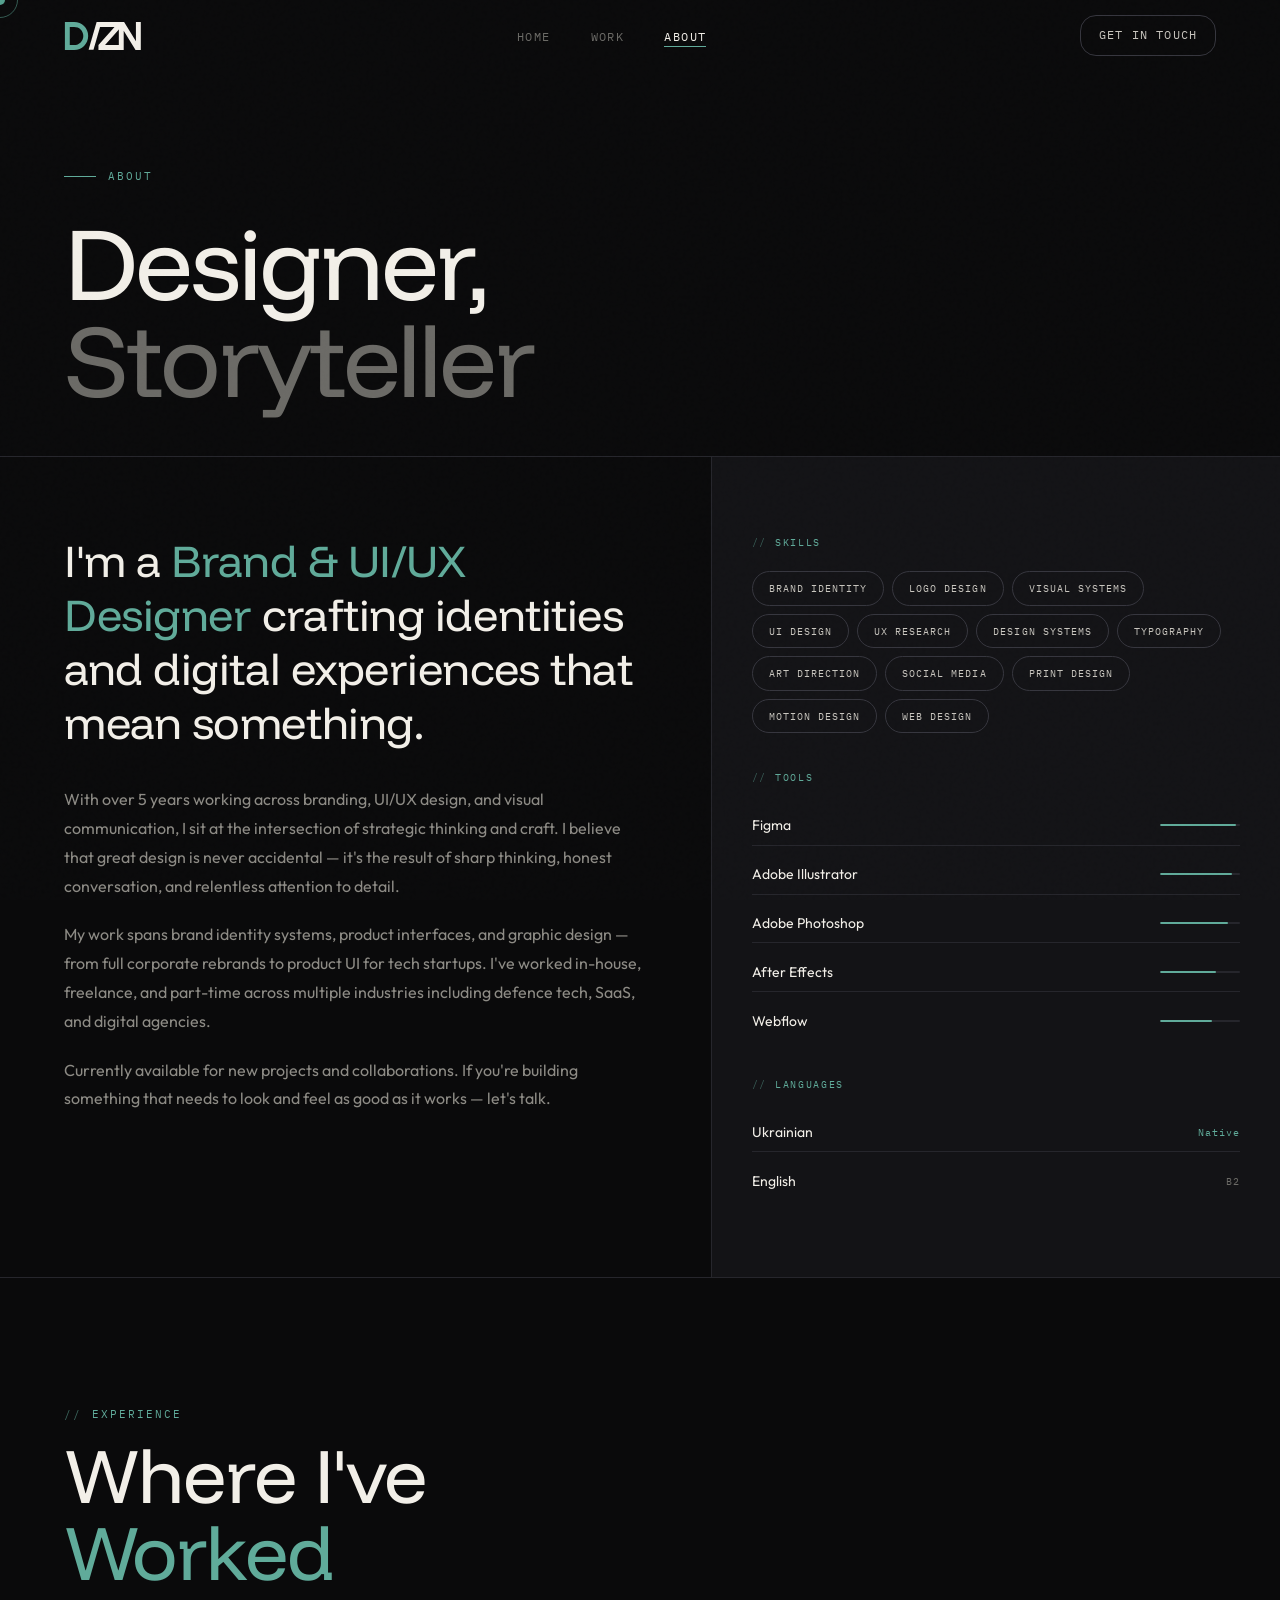
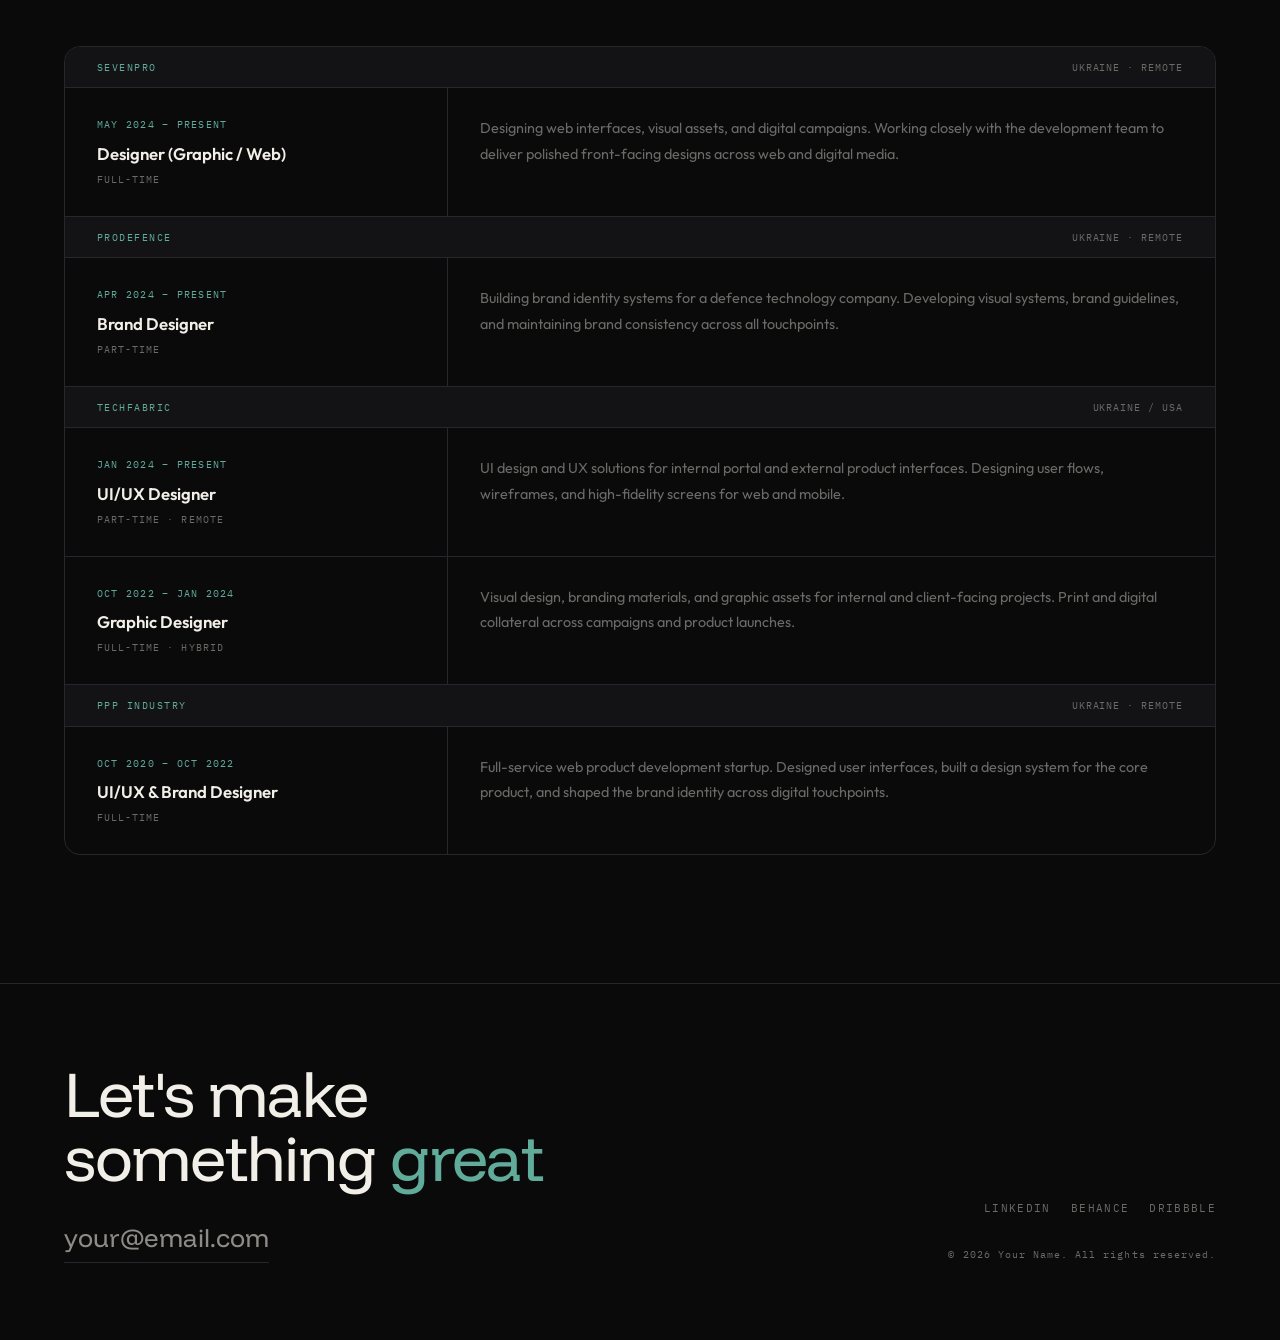
==== commit df878dd9: "Experience block changes" ====
--- a/about.html
+++ b/about.html
@@ -153,62 +153,87 @@
         </div>
       </div>
 
-      <div style="display:flex;flex-direction:column;gap:0;border:1px solid var(--border);border-radius:var(--r-md);overflow:hidden">
-
-        <div class="exp-row" style="display:grid;grid-template-columns:1fr 1fr 1fr;gap:0;border-bottom:1px solid var(--border);" data-aos="fade-up">
-          <div style="padding:2rem;border-right:1px solid var(--border)">
-            <p style="font-family:var(--font-mono);font-size:.65rem;letter-spacing:.12em;text-transform:uppercase;color:var(--accent);margin-bottom:.5rem">2024 — Present</p>
-            <p style="font-size:1.05rem;font-weight:600;margin-bottom:.2rem">Graphic / Web Designer</p>
-            <p style="color:var(--muted);font-size:.875rem">SevenPro · Full-time · Remote</p>
-          </div>
-          <div style="padding:2rem;grid-column:span 2">
-            <p style="color:var(--muted);font-size:.9rem;line-height:1.75">
-              Designing web interfaces, visual assets, and digital campaigns. Working closely with development
-              team to deliver polished front-facing designs. Skills: Graphic Design, Web Design, +3 more.
-            </p>
-          </div>
-        </div>
-
-        <div class="exp-row" style="display:grid;grid-template-columns:1fr 1fr 1fr;gap:0;border-bottom:1px solid var(--border);" data-aos="fade-up" data-delay="100">
-          <div style="padding:2rem;border-right:1px solid var(--border)">
-            <p style="font-family:var(--font-mono);font-size:.65rem;letter-spacing:.12em;text-transform:uppercase;color:var(--accent);margin-bottom:.5rem">2024 — Present</p>
-            <p style="font-size:1.05rem;font-weight:600;margin-bottom:.2rem">UI/UX & Brand Designer</p>
-            <p style="color:var(--muted);font-size:.875rem">ProDefence · Part-time · Remote</p>
-          </div>
-          <div style="padding:2rem;grid-column:span 2">
-            <p style="color:var(--muted);font-size:.9rem;line-height:1.75">
-              Dual role covering brand identity and product UI/UX for a defence technology company.
-              Building visual systems, designing product interfaces, maintaining brand consistency.
-            </p>
-          </div>
-        </div>
-
-        <div class="exp-row" style="display:grid;grid-template-columns:1fr 1fr 1fr;gap:0;border-bottom:1px solid var(--border);" data-aos="fade-up" data-delay="150">
-          <div style="padding:2rem;border-right:1px solid var(--border)">
-            <p style="font-family:var(--font-mono);font-size:.65rem;letter-spacing:.12em;text-transform:uppercase;color:var(--accent);margin-bottom:.5rem">2022 — 2024</p>
-            <p style="font-size:1.05rem;font-weight:600;margin-bottom:.2rem">UI/UX Designer + Graphic Designer</p>
-            <p style="color:var(--muted);font-size:.875rem">TechFabric · Freelance + Full-time · Ukraine</p>
-          </div>
-          <div style="padding:2rem;grid-column:span 2">
-            <p style="color:var(--muted);font-size:.9rem;line-height:1.75">
-              Project work on UI design and UX solutions for the company's internal portal.
-              In addition to graphic design, also worked as UI/UX Designer on internal and external projects.
-              Skills: Illustrator, UI Design, UED, and +7 more.
-            </p>
-          </div>
-        </div>
-
-        <div class="exp-row" style="display:grid;grid-template-columns:1fr 1fr 1fr;gap:0;" data-aos="fade-up" data-delay="200">
-          <div style="padding:2rem;border-right:1px solid var(--border)">
-            <p style="font-family:var(--font-mono);font-size:.65rem;letter-spacing:.12em;text-transform:uppercase;color:var(--accent);margin-bottom:.5rem">2020 — 2022</p>
-            <p style="font-size:1.05rem;font-weight:600;margin-bottom:.2rem">UI/UX Designer</p>
-            <p style="color:var(--muted);font-size:.875rem">PPP Industry · Full-time · Remote</p>
-          </div>
-          <div style="padding:2rem;grid-column:span 2">
-            <p style="color:var(--muted);font-size:.9rem;line-height:1.75">
-              Full-service web product development startup. Creating a design system for the project.
-              Working on user interface design for web products. Skills: Figma, UI Design, and +7 more.
-            </p>
+      <div class="xp-board">
+
+        <!-- SevenPro -->
+        <div class="xp-group" data-aos="fade-up">
+          <div class="xp-company-bar">
+            <span class="xp-company-name">SevenPro</span>
+            <span class="xp-company-loc">Ukraine · Remote</span>
+          </div>
+          <div class="xp-row">
+            <div class="xp-left">
+              <p class="xp-date">May 2024 – Present</p>
+              <p class="xp-title">Designer (Graphic / Web)</p>
+              <p class="xp-type">Full-time</p>
+            </div>
+            <div class="xp-right">
+              <p>Designing web interfaces, visual assets, and digital campaigns. Working closely with the development team to deliver polished front-facing designs across web and digital media.</p>
+            </div>
+          </div>
+        </div>
+
+        <!-- ProDefence -->
+        <div class="xp-group" data-aos="fade-up" data-delay="50">
+          <div class="xp-company-bar">
+            <span class="xp-company-name">ProDefence</span>
+            <span class="xp-company-loc">Ukraine · Remote</span>
+          </div>
+          <div class="xp-row">
+            <div class="xp-left">
+              <p class="xp-date">Apr 2024 – Present</p>
+              <p class="xp-title">Brand Designer</p>
+              <p class="xp-type">Part-time</p>
+            </div>
+            <div class="xp-right">
+              <p>Building brand identity systems for a defence technology company. Developing visual systems, brand guidelines, and maintaining brand consistency across all touchpoints.</p>
+            </div>
+          </div>
+        </div>
+
+        <!-- TechFabric — two roles -->
+        <div class="xp-group" data-aos="fade-up" data-delay="100">
+          <div class="xp-company-bar">
+            <span class="xp-company-name">TechFabric</span>
+            <span class="xp-company-loc">Ukraine / USA</span>
+          </div>
+          <div class="xp-row">
+            <div class="xp-left">
+              <p class="xp-date">Jan 2024 – Present</p>
+              <p class="xp-title">UI/UX Designer</p>
+              <p class="xp-type">Part-time · Remote</p>
+            </div>
+            <div class="xp-right">
+              <p>UI design and UX solutions for internal portal and external product interfaces. Designing user flows, wireframes, and high-fidelity screens for web and mobile.</p>
+            </div>
+          </div>
+          <div class="xp-row">
+            <div class="xp-left">
+              <p class="xp-date">Oct 2022 – Jan 2024</p>
+              <p class="xp-title">Graphic Designer</p>
+              <p class="xp-type">Full-time · Hybrid</p>
+            </div>
+            <div class="xp-right">
+              <p>Visual design, branding materials, and graphic assets for internal and client-facing projects. Print and digital collateral across campaigns and product launches.</p>
+            </div>
+          </div>
+        </div>
+
+        <!-- PPP Industry -->
+        <div class="xp-group" data-aos="fade-up" data-delay="150">
+          <div class="xp-company-bar">
+            <span class="xp-company-name">PPP Industry</span>
+            <span class="xp-company-loc">Ukraine · Remote</span>
+          </div>
+          <div class="xp-row">
+            <div class="xp-left">
+              <p class="xp-date">Oct 2020 – Oct 2022</p>
+              <p class="xp-title">UI/UX & Brand Designer</p>
+              <p class="xp-type">Full-time</p>
+            </div>
+            <div class="xp-right">
+              <p>Full-service web product development startup. Designed user interfaces, built a design system for the core product, and shaped the brand identity across digital touchpoints.</p>
+            </div>
           </div>
         </div>
 
--- a/assets/css/style.css
+++ b/assets/css/style.css
@@ -271,12 +271,27 @@
   overflow: hidden;
 }
 
+.hero-canvas {
+  position: absolute;
+  top: 0;
+  right: 0;
+  width: 55%;
+  height: 100%;
+  pointer-events: none;
+  z-index: 0;
+  opacity: 0.65;
+}
+.hero-content, .hero-bottom, .hero-bg-text {
+  position: relative;
+  z-index: 1;
+}
+
 .hero-bg-text {
   position: absolute;
   bottom: -0.1em;
   right: -0.02em;
   font-family: var(--font-display);
-  font-size: clamp(8rem, 22vw, 20rem);
+  font-size: clamp(10rem, 28vw, 26rem);
   font-weight: 400;
   color: transparent;
   -webkit-text-stroke: 1px rgba(96,171,154,0.07);
@@ -382,7 +397,6 @@
   justify-content: space-between;
   align-items: flex-end;
   padding-top: 3rem;
-  border-top: 1px solid var(--border);
   flex-wrap: wrap;
   gap: 1.5rem;
 }
@@ -672,6 +686,80 @@
 .exp-role { font-size: 1rem; font-weight: 600; color: var(--text); }
 .exp-company { color: var(--text3); font-size: 0.875rem; margin-top: 4px; }
 .exp-period { font-family: var(--font-mono); font-size: 0.65rem; letter-spacing: 0.1em; color: var(--muted); text-transform: uppercase; white-space: nowrap; }
+
+/* ===== EXPERIENCE TABLE ===== */
+.xp-board {
+  border: 1px solid var(--border);
+  border-radius: var(--r-md);
+  overflow: hidden;
+}
+.xp-group { border-bottom: 1px solid var(--border); }
+.xp-group:last-child { border-bottom: none; }
+.xp-company-bar {
+  display: flex;
+  justify-content: space-between;
+  align-items: baseline;
+  gap: 1rem;
+  padding: 0.75rem 2rem;
+  background: var(--surface);
+  border-bottom: 1px solid var(--border);
+}
+.xp-company-name {
+  font-family: var(--font-mono);
+  font-size: 0.65rem;
+  letter-spacing: 0.14em;
+  text-transform: uppercase;
+  color: var(--accent);
+}
+.xp-company-loc {
+  font-family: var(--font-mono);
+  font-size: 0.6rem;
+  letter-spacing: 0.1em;
+  text-transform: uppercase;
+  color: var(--muted);
+}
+.xp-row {
+  display: grid;
+  grid-template-columns: 1fr 2fr;
+  border-bottom: 1px solid var(--border);
+}
+.xp-row:last-child { border-bottom: none; }
+.xp-left {
+  padding: 1.75rem 2rem;
+  border-right: 1px solid var(--border);
+}
+.xp-right { padding: 1.75rem 2rem; }
+.xp-date {
+  font-family: var(--font-mono);
+  font-size: 0.65rem;
+  letter-spacing: 0.12em;
+  text-transform: uppercase;
+  color: var(--accent);
+  margin-bottom: 0.5rem;
+}
+.xp-title {
+  font-size: 1.05rem;
+  font-weight: 600;
+  margin-bottom: 0.2rem;
+}
+.xp-type {
+  font-family: var(--font-mono);
+  font-size: 0.65rem;
+  letter-spacing: 0.1em;
+  text-transform: uppercase;
+  color: var(--muted);
+}
+.xp-right p {
+  color: var(--muted);
+  font-size: 0.9rem;
+  line-height: 1.75;
+}
+@media (max-width: 640px) {
+  .xp-company-bar { padding: 0.75rem 1.25rem; flex-direction: column; gap: 0.2rem; }
+  .xp-row { grid-template-columns: 1fr; }
+  .xp-left { padding: 1.25rem 1.25rem 1rem; border-right: none; border-bottom: 1px solid var(--border); }
+  .xp-right { padding: 1rem 1.25rem 1.25rem; }
+}
 
 /* ===== SERVICES ===== */
 .services-grid {
@@ -762,6 +850,22 @@
   gap: 8px;
 }
 .footer-social a:hover { color: var(--text); }
+.footer-cv-btn {
+  display: inline-flex;
+  align-items: center;
+  gap: 0.5rem;
+  font-family: var(--font-mono);
+  font-size: 0.7rem;
+  letter-spacing: 0.12em;
+  text-transform: uppercase;
+  color: var(--bg);
+  background: var(--accent);
+  padding: 0.5rem 1.1rem;
+  border-radius: 2px;
+  transition: opacity 0.25s, transform 0.25s var(--ease-out);
+}
+.footer-cv-btn:hover { opacity: 0.85; transform: translateY(-2px); }
+.footer-cv-btn svg { flex-shrink: 0; }
 .footer-copy {
   font-family: var(--font-mono);
   font-size: 0.65rem;
